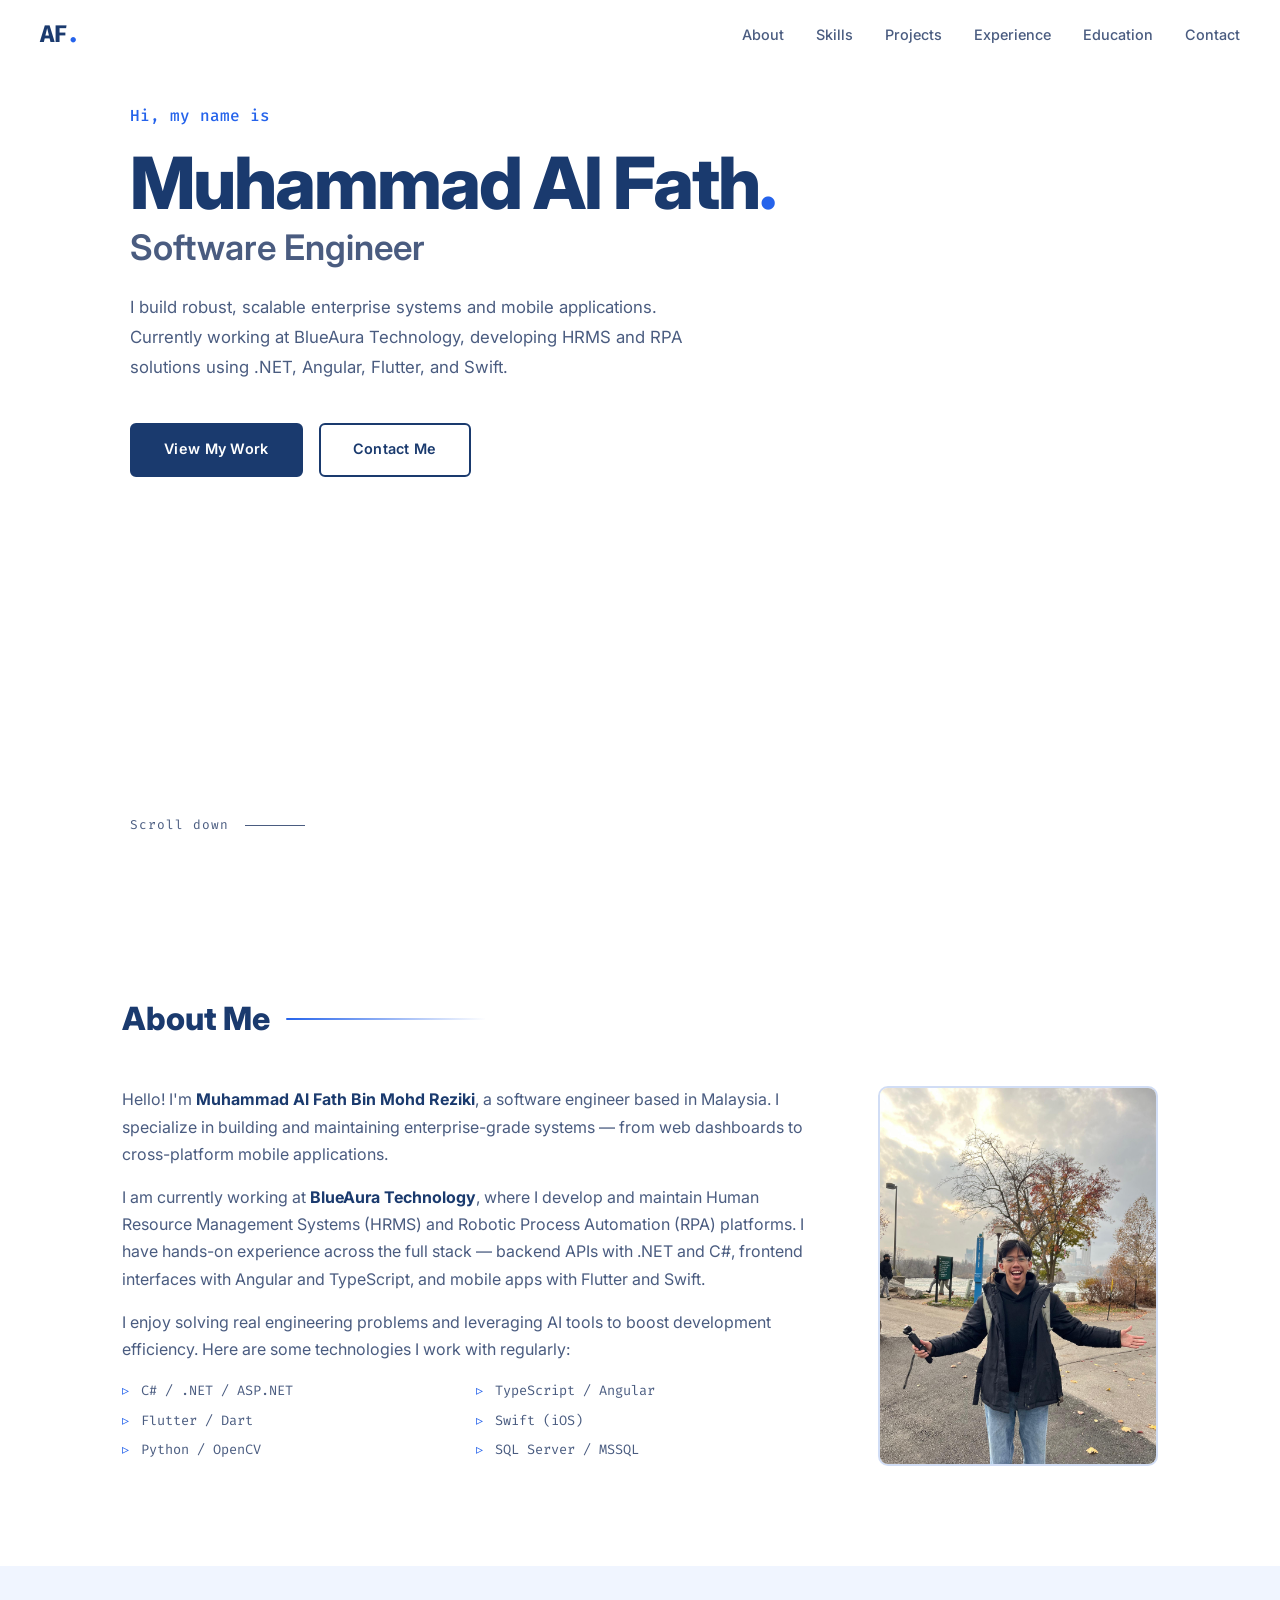
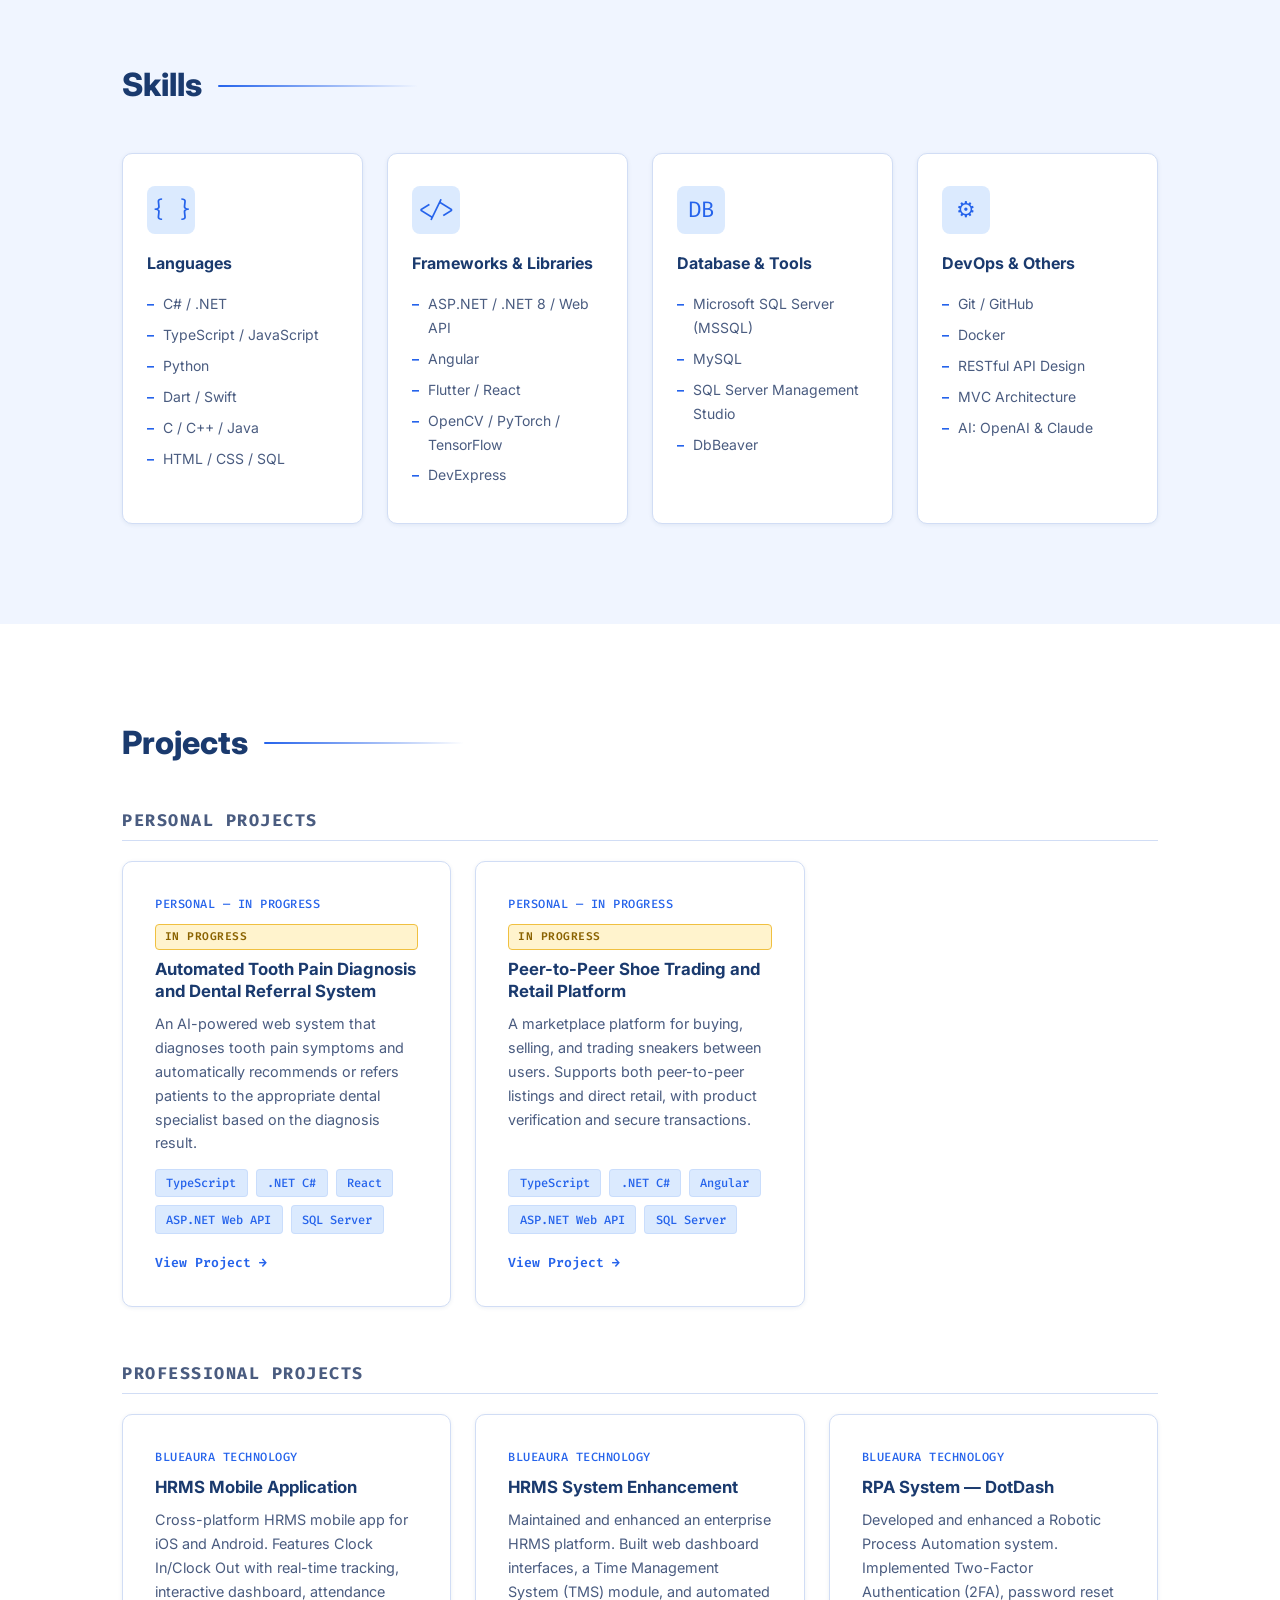
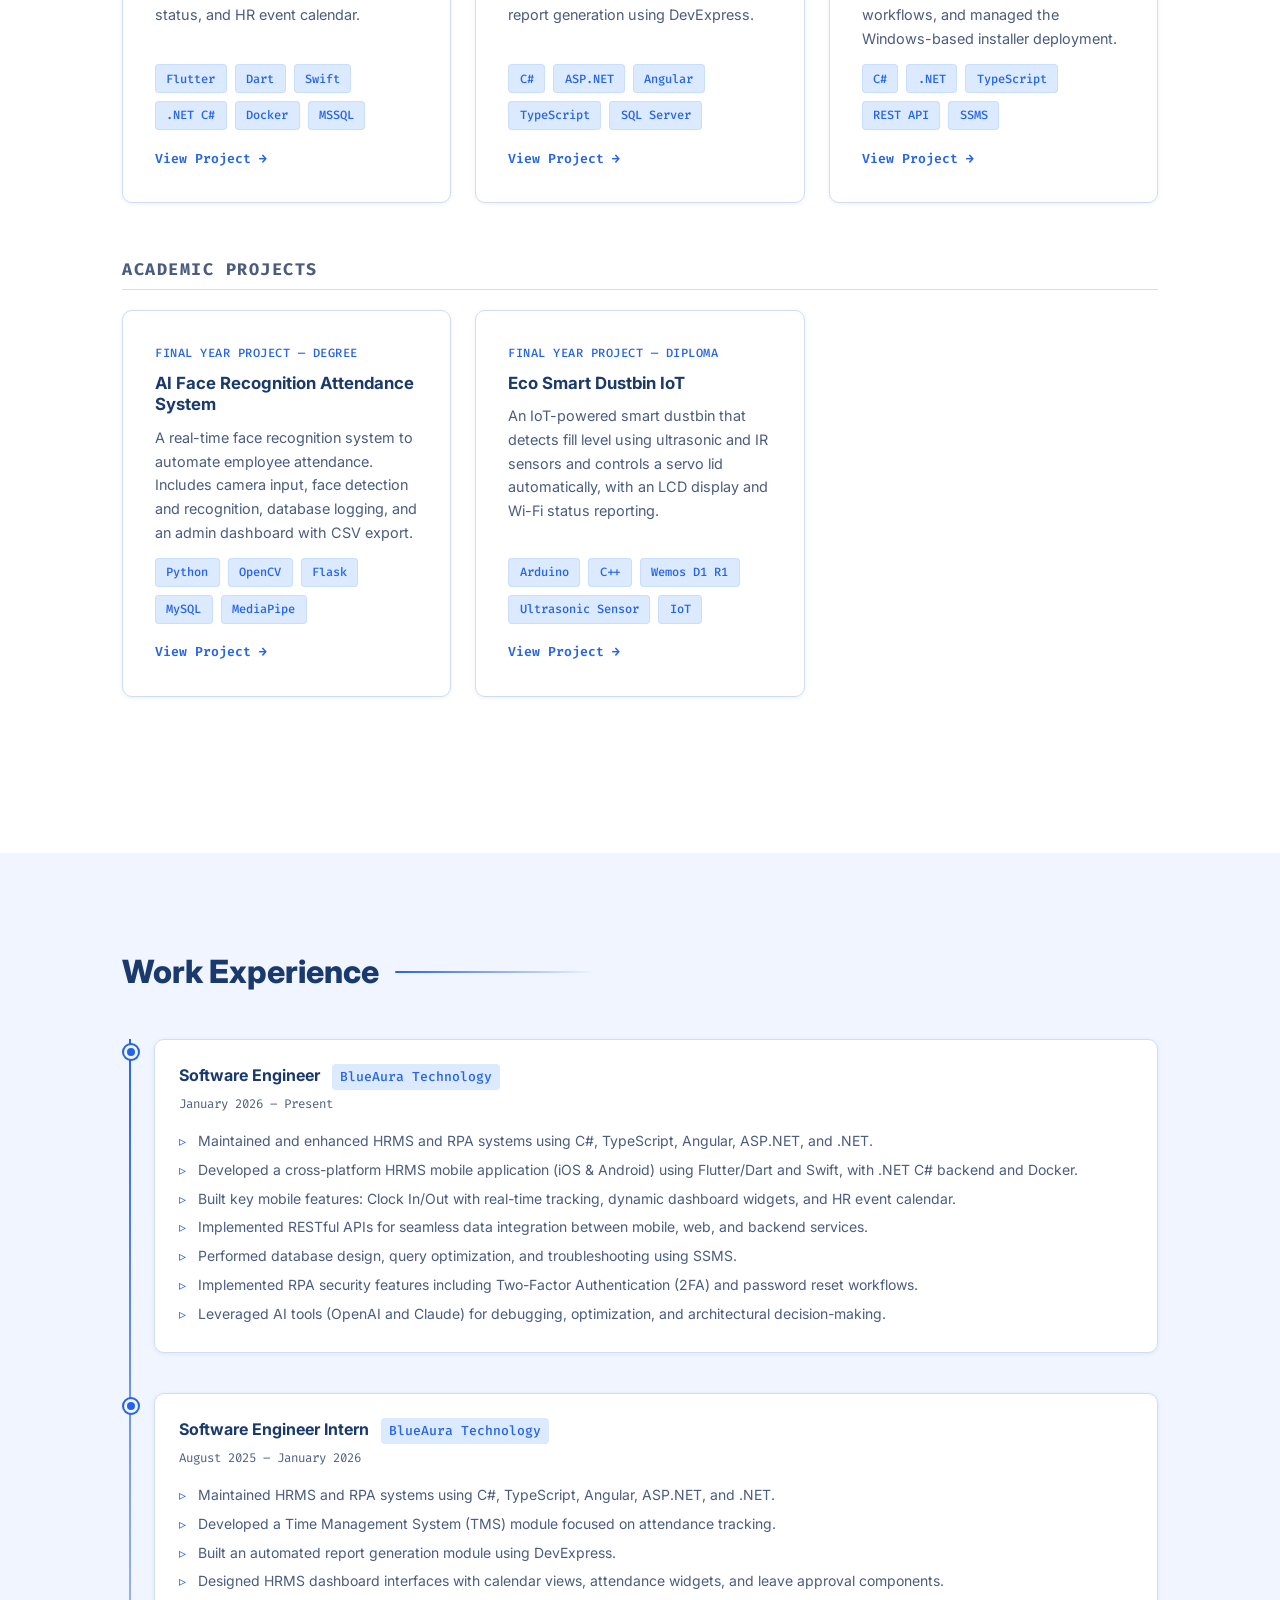
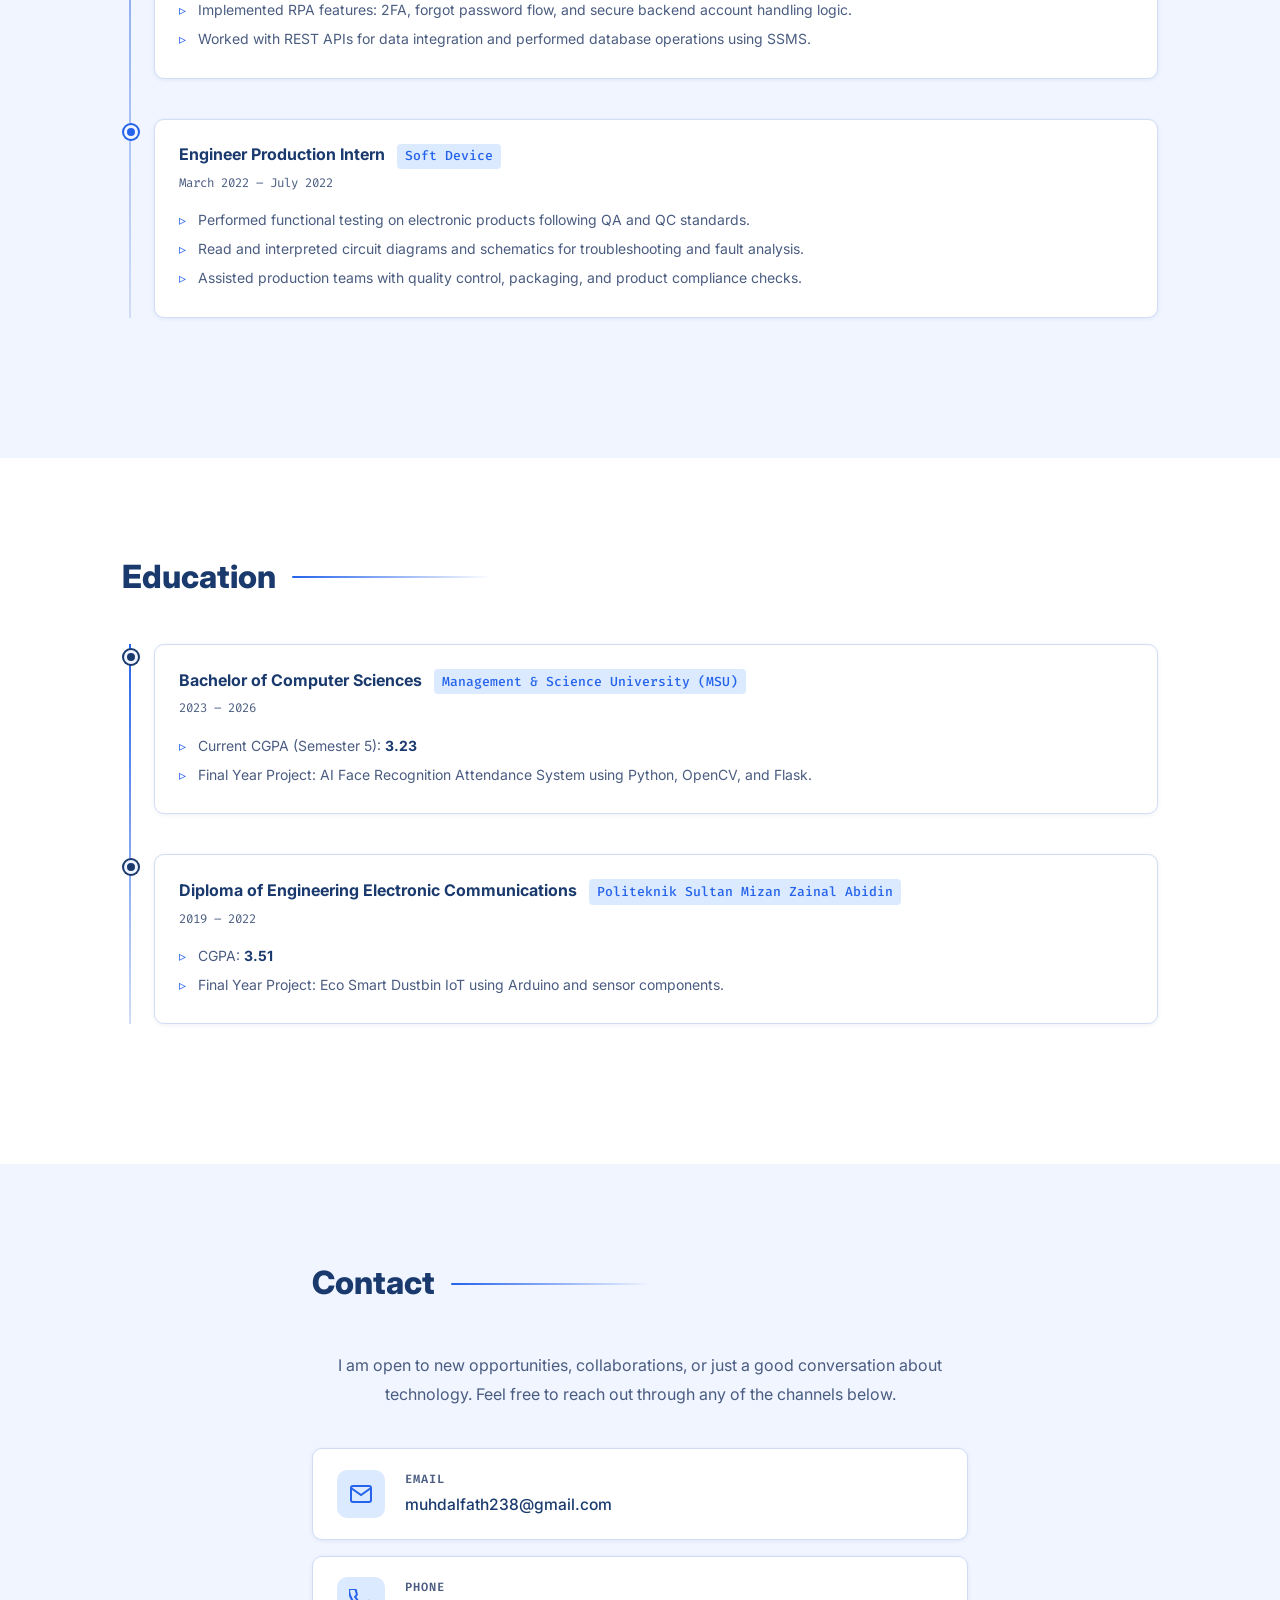
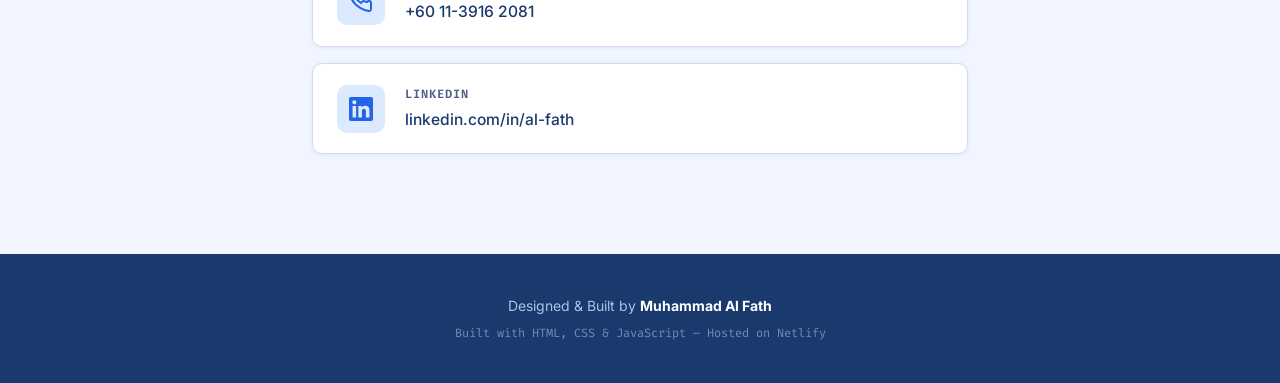
==== index.html @ 7c0210e8 "Initial portfolio" ====
<!DOCTYPE html>
<html lang="en">
<head>
  <meta charset="UTF-8" />
  <meta name="viewport" content="width=device-width, initial-scale=1.0" />
  <meta name="description" content="Muhammad Al Fath – Software Engineer Portfolio" />
  <title>Al Fath | Software Engineer</title>
  <link rel="stylesheet" href="css/style.css" />
  <link rel="preconnect" href="https://fonts.googleapis.com" />
  <link rel="preconnect" href="https://fonts.gstatic.com" crossorigin />
  <link href="https://fonts.googleapis.com/css2?family=Inter:wght@300;400;500;600;700;800&family=Fira+Code:wght@400;500&display=swap" rel="stylesheet" />
</head>
<body>

  <!-- NAV -->
  <nav class="nav" id="nav">
    <div class="nav__logo">AF<span class="accent">.</span></div>
    <ul class="nav__links">
      <li><a href="#about">About</a></li>
      <li><a href="#skills">Skills</a></li>
      <li><a href="#projects">Projects</a></li>
      <li><a href="#experience">Experience</a></li>
      <li><a href="#education">Education</a></li>
      <li><a href="#contact">Contact</a></li>
    </ul>
    <button class="nav__hamburger" id="hamburger" aria-label="Toggle menu">
      <span></span><span></span><span></span>
    </button>
  </nav>

  <!-- HERO -->
  <section class="hero" id="home">
    <div class="hero__content">
      <p class="hero__greeting">Hi, my name is</p>
      <h1 class="hero__name">Muhammad Al Fath<span class="accent">.</span></h1>
      <h2 class="hero__title">Software Engineer</h2>
      <p class="hero__description">
        I build robust, scalable enterprise systems and mobile applications. Currently working at BlueAura Technology, developing HRMS and RPA solutions using .NET, Angular, Flutter, and Swift.
      </p>
      <div class="hero__cta">
        <a href="#projects" class="btn btn--primary">View My Work</a>
        <a href="#contact" class="btn btn--outline">Contact Me</a>
      </div>
    </div>
    <div class="hero__scroll">
      <span>Scroll down</span>
      <div class="hero__scroll-line"></div>
    </div>
  </section>

  <!-- ABOUT -->
  <section class="section" id="about">
    <div class="container">
      <h2 class="section__title">About Me</h2>
      <div class="about__grid">
        <div class="about__text">
          <p>
            Hello! I'm <strong>Muhammad Al Fath Bin Mohd Reziki</strong>, a software engineer based in Malaysia.
            I specialize in building and maintaining enterprise-grade systems — from web dashboards to cross-platform mobile applications.
          </p>
          <p>
            I am currently working at <strong>BlueAura Technology</strong>, where I develop and maintain Human Resource Management Systems (HRMS) and Robotic Process Automation (RPA) platforms. I have hands-on experience across the full stack — backend APIs with .NET and C#, frontend interfaces with Angular and TypeScript, and mobile apps with Flutter and Swift.
          </p>
          <p>
            I enjoy solving real engineering problems and leveraging AI tools to boost development efficiency. Here are some technologies I work with regularly:
          </p>
          <ul class="about__tech-list">
            <li>C# / .NET / ASP.NET</li>
            <li>TypeScript / Angular</li>
            <li>Flutter / Dart</li>
            <li>Swift (iOS)</li>
            <li>Python / OpenCV</li>
            <li>SQL Server / MSSQL</li>
          </ul>
        </div>
        <div class="about__image-wrapper">
          <div class="about__image-placeholder">
            <img src="assets/me.jpeg" alt="Muhammad Al Fath" />
          </div>
        </div>
      </div>
    </div>
  </section>

  <!-- SKILLS -->
  <section class="section section--alt" id="skills">
    <div class="container">
      <h2 class="section__title">Skills</h2>
      <div class="skills__grid">

        <div class="skill-card">
          <div class="skill-card__icon">{ }</div>
          <h3>Languages</h3>
          <ul>
            <li>C# / .NET</li>
            <li>TypeScript / JavaScript</li>
            <li>Python</li>
            <li>Dart / Swift</li>
            <li>C / C++ / Java</li>
            <li>HTML / CSS / SQL</li>
          </ul>
        </div>

        <div class="skill-card">
          <div class="skill-card__icon">&lt;/&gt;</div>
          <h3>Frameworks &amp; Libraries</h3>
          <ul>
            <li>ASP.NET / .NET 8 / Web API</li>
            <li>Angular</li>
            <li>Flutter / React</li>
            <li>OpenCV / PyTorch / TensorFlow</li>
            <li>DevExpress</li>
          </ul>
        </div>

        <div class="skill-card">
          <div class="skill-card__icon">DB</div>
          <h3>Database &amp; Tools</h3>
          <ul>
            <li>Microsoft SQL Server (MSSQL)</li>
            <li>MySQL</li>
            <li>SQL Server Management Studio</li>
            <li>DbBeaver</li>
          </ul>
        </div>

        <div class="skill-card">
          <div class="skill-card__icon">&#9881;</div>
          <h3>DevOps &amp; Others</h3>
          <ul>
            <li>Git / GitHub</li>
            <li>Docker</li>
            <li>RESTful API Design</li>
            <li>MVC Architecture</li>
            <li>AI: OpenAI &amp; Claude</li>
          </ul>
        </div>

      </div>
    </div>
  </section>

  <!-- PROJECTS -->
  <section class="section" id="projects">
    <div class="container">
      <h2 class="section__title">Projects</h2>

      <!-- Personal Projects -->
      <div class="projects__category">
        <h3 class="projects__category-title">Personal Projects</h3>
        <div class="projects__grid">

          <a href="projects/tooth-diagnosis.html" class="project-card">
            <div class="project-card__category">Personal &mdash; In Progress</div>
            <span class="project-card__badge">In Progress</span>
            <h4 class="project-card__title">Automated Tooth Pain Diagnosis and Dental Referral System</h4>
            <p class="project-card__description">
              An AI-powered web system that diagnoses tooth pain symptoms and automatically recommends or refers patients to the appropriate dental specialist based on the diagnosis result.
            </p>
            <div class="project-card__tags">
              <span>TypeScript</span><span>.NET C#</span><span>React</span><span>ASP.NET Web API</span><span>SQL Server</span>
            </div>
            <span class="project-card__cta">View Project &rarr;</span>
          </a>

          <a href="projects/shoe-trading.html" class="project-card">
            <div class="project-card__category">Personal &mdash; In Progress</div>
            <span class="project-card__badge">In Progress</span>
            <h4 class="project-card__title">Peer-to-Peer Shoe Trading and Retail Platform</h4>
            <p class="project-card__description">
              A marketplace platform for buying, selling, and trading sneakers between users. Supports both peer-to-peer listings and direct retail, with product verification and secure transactions.
            </p>
            <div class="project-card__tags">
              <span>TypeScript</span><span>.NET C#</span><span>Angular</span><span>ASP.NET Web API</span><span>SQL Server</span>
            </div>
            <span class="project-card__cta">View Project &rarr;</span>
          </a>

        </div>
      </div>

      <!-- Professional Projects -->
      <div class="projects__category">
        <h3 class="projects__category-title">Professional Projects</h3>
        <div class="projects__grid">

          <a href="projects/hrms-mobile.html" class="project-card">
            <div class="project-card__category">BlueAura Technology</div>
            <h4 class="project-card__title">HRMS Mobile Application</h4>
            <p class="project-card__description">
              Cross-platform HRMS mobile app for iOS and Android. Features Clock In/Clock Out with real-time tracking, interactive dashboard, attendance status, and HR event calendar.
            </p>
            <div class="project-card__tags">
              <span>Flutter</span><span>Dart</span><span>Swift</span><span>.NET C#</span><span>Docker</span><span>MSSQL</span>
            </div>
            <span class="project-card__cta">View Project &rarr;</span>
          </a>

          <a href="projects/hrms-enhancement.html" class="project-card">
            <div class="project-card__category">BlueAura Technology</div>
            <h4 class="project-card__title">HRMS System Enhancement</h4>
            <p class="project-card__description">
              Maintained and enhanced an enterprise HRMS platform. Built web dashboard interfaces, a Time Management System (TMS) module, and automated report generation using DevExpress.
            </p>
            <div class="project-card__tags">
              <span>C#</span><span>ASP.NET</span><span>Angular</span><span>TypeScript</span><span>SQL Server</span>
            </div>
            <span class="project-card__cta">View Project &rarr;</span>
          </a>

          <a href="projects/rpa-dotdash.html" class="project-card">
            <div class="project-card__category">BlueAura Technology</div>
            <h4 class="project-card__title">RPA System &mdash; DotDash</h4>
            <p class="project-card__description">
              Developed and enhanced a Robotic Process Automation system. Implemented Two-Factor Authentication (2FA), password reset workflows, and managed the Windows-based installer deployment.
            </p>
            <div class="project-card__tags">
              <span>C#</span><span>.NET</span><span>TypeScript</span><span>REST API</span><span>SSMS</span>
            </div>
            <span class="project-card__cta">View Project &rarr;</span>
          </a>

        </div>
      </div>

      <!-- Academic Projects -->
      <div class="projects__category">
        <h3 class="projects__category-title">Academic Projects</h3>
        <div class="projects__grid">

          <a href="projects/face-recognition.html" class="project-card">
            <div class="project-card__category">Final Year Project &mdash; Degree</div>
            <h4 class="project-card__title">AI Face Recognition Attendance System</h4>
            <p class="project-card__description">
              A real-time face recognition system to automate employee attendance. Includes camera input, face detection and recognition, database logging, and an admin dashboard with CSV export.
            </p>
            <div class="project-card__tags">
              <span>Python</span><span>OpenCV</span><span>Flask</span><span>MySQL</span><span>MediaPipe</span>
            </div>
            <span class="project-card__cta">View Project &rarr;</span>
          </a>

          <a href="projects/eco-smart-dustbin.html" class="project-card">
            <div class="project-card__category">Final Year Project &mdash; Diploma</div>
            <h4 class="project-card__title">Eco Smart Dustbin IoT</h4>
            <p class="project-card__description">
              An IoT-powered smart dustbin that detects fill level using ultrasonic and IR sensors and controls a servo lid automatically, with an LCD display and Wi-Fi status reporting.
            </p>
            <div class="project-card__tags">
              <span>Arduino</span><span>C++</span><span>Wemos D1 R1</span><span>Ultrasonic Sensor</span><span>IoT</span>
            </div>
            <span class="project-card__cta">View Project &rarr;</span>
          </a>

        </div>
      </div>

    </div>
  </section>

  <!-- EXPERIENCE -->
  <section class="section section--alt" id="experience">
    <div class="container">
      <h2 class="section__title">Work Experience</h2>
      <div class="timeline">

        <div class="timeline__item">
          <div class="timeline__dot"></div>
          <div class="timeline__content">
            <div class="timeline__header">
              <h3>Software Engineer</h3>
              <span class="timeline__company">BlueAura Technology</span>
            </div>
            <span class="timeline__date">January 2026 &ndash; Present</span>
            <ul class="timeline__duties">
              <li>Maintained and enhanced HRMS and RPA systems using C#, TypeScript, Angular, ASP.NET, and .NET.</li>
              <li>Developed a cross-platform HRMS mobile application (iOS &amp; Android) using Flutter/Dart and Swift, with .NET C# backend and Docker.</li>
              <li>Built key mobile features: Clock In/Out with real-time tracking, dynamic dashboard widgets, and HR event calendar.</li>
              <li>Implemented RESTful APIs for seamless data integration between mobile, web, and backend services.</li>
              <li>Performed database design, query optimization, and troubleshooting using SSMS.</li>
              <li>Implemented RPA security features including Two-Factor Authentication (2FA) and password reset workflows.</li>
              <li>Leveraged AI tools (OpenAI and Claude) for debugging, optimization, and architectural decision-making.</li>
            </ul>
          </div>
        </div>

        <div class="timeline__item">
          <div class="timeline__dot"></div>
          <div class="timeline__content">
            <div class="timeline__header">
              <h3>Software Engineer Intern</h3>
              <span class="timeline__company">BlueAura Technology</span>
            </div>
            <span class="timeline__date">August 2025 &ndash; January 2026</span>
            <ul class="timeline__duties">
              <li>Maintained HRMS and RPA systems using C#, TypeScript, Angular, ASP.NET, and .NET.</li>
              <li>Developed a Time Management System (TMS) module focused on attendance tracking.</li>
              <li>Built an automated report generation module using DevExpress.</li>
              <li>Designed HRMS dashboard interfaces with calendar views, attendance widgets, and leave approval components.</li>
              <li>Implemented RPA features: 2FA, forgot password flow, and secure backend account handling logic.</li>
              <li>Worked with REST APIs for data integration and performed database operations using SSMS.</li>
            </ul>
          </div>
        </div>

        <div class="timeline__item">
          <div class="timeline__dot"></div>
          <div class="timeline__content">
            <div class="timeline__header">
              <h3>Engineer Production Intern</h3>
              <span class="timeline__company">Soft Device</span>
            </div>
            <span class="timeline__date">March 2022 &ndash; July 2022</span>
            <ul class="timeline__duties">
              <li>Performed functional testing on electronic products following QA and QC standards.</li>
              <li>Read and interpreted circuit diagrams and schematics for troubleshooting and fault analysis.</li>
              <li>Assisted production teams with quality control, packaging, and product compliance checks.</li>
            </ul>
          </div>
        </div>

      </div>
    </div>
  </section>

  <!-- EDUCATION -->
  <section class="section" id="education">
    <div class="container">
      <h2 class="section__title">Education</h2>
      <div class="timeline">

        <div class="timeline__item">
          <div class="timeline__dot timeline__dot--edu"></div>
          <div class="timeline__content">
            <div class="timeline__header">
              <h3>Bachelor of Computer Sciences</h3>
              <span class="timeline__company">Management &amp; Science University (MSU)</span>
            </div>
            <span class="timeline__date">2023 &ndash; 2026</span>
            <ul class="timeline__duties">
              <li>Current CGPA (Semester 5): <strong>3.23</strong></li>
              <li>Final Year Project: AI Face Recognition Attendance System using Python, OpenCV, and Flask.</li>
            </ul>
          </div>
        </div>

        <div class="timeline__item">
          <div class="timeline__dot timeline__dot--edu"></div>
          <div class="timeline__content">
            <div class="timeline__header">
              <h3>Diploma of Engineering Electronic Communications</h3>
              <span class="timeline__company">Politeknik Sultan Mizan Zainal Abidin</span>
            </div>
            <span class="timeline__date">2019 &ndash; 2022</span>
            <ul class="timeline__duties">
              <li>CGPA: <strong>3.51</strong></li>
              <li>Final Year Project: Eco Smart Dustbin IoT using Arduino and sensor components.</li>
            </ul>
          </div>
        </div>

      </div>
    </div>
  </section>

  <!-- CONTACT -->
  <section class="section section--alt" id="contact">
    <div class="container container--narrow">
      <h2 class="section__title">Contact</h2>
      <p class="contact__intro">
        I am open to new opportunities, collaborations, or just a good conversation about technology. Feel free to reach out through any of the channels below.
      </p>
      <div class="contact__links">

        <a href="mailto:muhdalfath238@gmail.com" class="contact__link-card">
          <div class="contact__link-icon">
            <svg viewBox="0 0 24 24" fill="none" stroke="currentColor" stroke-width="2" width="24" height="24">
              <path d="M4 4h16c1.1 0 2 .9 2 2v12c0 1.1-.9 2-2 2H4c-1.1 0-2-.9-2-2V6c0-1.1.9-2 2-2z"/>
              <polyline points="22,6 12,13 2,6"/>
            </svg>
          </div>
          <div class="contact__link-info">
            <span class="contact__link-label">Email</span>
            <span class="contact__link-value">muhdalfath238@gmail.com</span>
          </div>
        </a>

        <a href="tel:+601139162081" class="contact__link-card">
          <div class="contact__link-icon">
            <svg viewBox="0 0 24 24" fill="none" stroke="currentColor" stroke-width="2" width="24" height="24">
              <path d="M22 16.92v3a2 2 0 01-2.18 2 19.79 19.79 0 01-8.63-3.07A19.5 19.5 0 013.07 10.8 19.79 19.79 0 01.01 2.18 2 2 0 012 0h3a2 2 0 012 1.72 12.84 12.84 0 00.7 2.81 2 2 0 01-.45 2.11L6.09 7.91a16 16 0 006 6l1.27-1.27a2 2 0 012.11-.45 12.84 12.84 0 002.81.7A2 2 0 0122 14v2.92z"/>
            </svg>
          </div>
          <div class="contact__link-info">
            <span class="contact__link-label">Phone</span>
            <span class="contact__link-value">+60 11-3916 2081</span>
          </div>
        </a>

        <a href="https://www.linkedin.com/in/al-fath" target="_blank" rel="noopener noreferrer" class="contact__link-card">
          <div class="contact__link-icon">
            <svg viewBox="0 0 24 24" fill="currentColor" width="24" height="24">
              <path d="M20.447 20.452h-3.554v-5.569c0-1.328-.027-3.037-1.852-3.037-1.853 0-2.136 1.445-2.136 2.939v5.667H9.351V9h3.414v1.561h.046c.477-.9 1.637-1.85 3.37-1.85 3.601 0 4.267 2.37 4.267 5.455v6.286zM5.337 7.433a2.062 2.062 0 01-2.063-2.065 2.064 2.064 0 112.063 2.065zm1.782 13.019H3.555V9h3.564v11.452zM22.225 0H1.771C.792 0 0 .774 0 1.729v20.542C0 23.227.792 24 1.771 24h20.451C23.2 24 24 23.227 24 22.271V1.729C24 .774 23.2 0 22.222 0h.003z"/>
            </svg>
          </div>
          <div class="contact__link-info">
            <span class="contact__link-label">LinkedIn</span>
            <span class="contact__link-value">linkedin.com/in/al-fath</span>
          </div>
        </a>

      </div>
    </div>
  </section>

  <!-- FOOTER -->
  <footer class="footer">
    <p>Designed &amp; Built by <strong>Muhammad Al Fath</strong></p>
    <p class="footer__sub">Built with HTML, CSS &amp; JavaScript &mdash; Hosted on Netlify</p>
  </footer>

  <script src="js/main.js"></script>
</body>
</html>
---- css/style.css ----
/* ============================================================
   RESET & BASE
   ============================================================ */
*, *::before, *::after {
  box-sizing: border-box;
  margin: 0;
  padding: 0;
}

:root {
  --color-bg:          #ffffff;
  --color-bg-alt:      #f0f5ff;
  --color-surface:     #ffffff;
  --color-surface-alt: #e8f0fe;
  --color-border:      #d1ddf5;
  --color-text:        #1e293b;
  --color-text-muted:  #4a5c80;
  --color-primary:     #1a3a6e;
  --color-primary-mid: #2352a0;
  --color-accent:      #2563eb;
  --color-accent-dim:  #2563eb18;
  --color-accent-light:#dbeafe;
  --font-sans:         'Inter', system-ui, sans-serif;
  --font-mono:         'Fira Code', 'Courier New', monospace;
  --nav-height:        70px;
  --radius:            10px;
  --transition:        0.25s ease;
  --shadow-sm:         0 1px 4px rgba(26, 58, 110, 0.08);
  --shadow:            0 8px 30px rgba(26, 58, 110, 0.12);
  --shadow-lg:         0 16px 48px rgba(26, 58, 110, 0.18);
}

html { scroll-behavior: smooth; }

body {
  background-color: var(--color-bg);
  color: var(--color-text);
  font-family: var(--font-sans);
  font-size: 1rem;
  line-height: 1.7;
  -webkit-font-smoothing: antialiased;
}

a {
  color: var(--color-accent);
  text-decoration: none;
  transition: color var(--transition);
}

a:hover { opacity: 0.8; }

ul { list-style: none; }

img { max-width: 100%; display: block; }

.hidden { display: none !important; }

/* ============================================================
   TYPOGRAPHY
   ============================================================ */
h1, h2, h3 {
  color: var(--color-primary);
  line-height: 1.2;
}

.accent { color: var(--color-accent); }

/* ============================================================
   LAYOUT
   ============================================================ */
.container {
  max-width: 1100px;
  margin: 0 auto;
  padding: 0 2rem;
}

.container--narrow {
  max-width: 720px;
  margin: 0 auto;
  padding: 0 2rem;
}

.section { padding: 100px 0; }

.section--alt { background-color: var(--color-bg-alt); }

.section__title {
  font-size: clamp(1.5rem, 4vw, 2rem);
  font-weight: 800;
  margin-bottom: 3rem;
  color: var(--color-primary);
  position: relative;
  display: inline-flex;
  align-items: center;
  gap: 1rem;
  white-space: nowrap;
}

.section__title::after {
  content: '';
  display: block;
  height: 2px;
  width: 200px;
  background: linear-gradient(90deg, var(--color-accent), transparent);
  border-radius: 2px;
}

/* ============================================================
   NAV
   ============================================================ */
.nav {
  position: fixed;
  top: 0;
  left: 0;
  right: 0;
  height: var(--nav-height);
  display: flex;
  align-items: center;
  justify-content: space-between;
  padding: 0 2.5rem;
  z-index: 100;
  background: rgba(255, 255, 255, 0.92);
  backdrop-filter: blur(12px);
  border-bottom: 1px solid transparent;
  transition: border-color var(--transition), box-shadow var(--transition);
}

.nav.scrolled {
  border-color: var(--color-border);
  box-shadow: var(--shadow-sm);
}

.nav__logo {
  font-family: var(--font-mono);
  font-size: 1.5rem;
  font-weight: 700;
  color: var(--color-primary);
  letter-spacing: -1px;
}

.nav__links {
  display: flex;
  gap: 2rem;
  align-items: center;
}

.nav__links a {
  color: var(--color-text-muted);
  font-size: 0.9rem;
  font-weight: 500;
  transition: color var(--transition);
  position: relative;
}

.nav__links a::after {
  content: '';
  position: absolute;
  bottom: -2px;
  left: 0;
  width: 0;
  height: 2px;
  background: var(--color-accent);
  border-radius: 2px;
  transition: width var(--transition);
}

.nav__links a:hover,
.nav__links a.active {
  color: var(--color-primary);
  opacity: 1;
}

.nav__links a:hover::after,
.nav__links a.active::after { width: 100%; }

.nav__hamburger {
  display: none;
  flex-direction: column;
  gap: 5px;
  background: none;
  border: none;
  cursor: pointer;
  padding: 4px;
}

.nav__hamburger span {
  display: block;
  width: 24px;
  height: 2px;
  background: var(--color-primary);
  border-radius: 2px;
  transition: transform var(--transition), opacity var(--transition);
}

/* ============================================================
   HERO
   ============================================================ */
.hero {
  min-height: 100vh;
  display: flex;
  flex-direction: column;
  justify-content: center;
  padding: calc(var(--nav-height) + 2rem) 2.5rem 4rem;
  max-width: 1100px;
  margin: 0 auto;
  background: var(--color-bg);
}

.hero__greeting {
  font-family: var(--font-mono);
  color: var(--color-accent);
  font-size: 1rem;
  font-weight: 500;
  margin-bottom: 1rem;
}

.hero__name {
  font-size: clamp(2.5rem, 7vw, 4.5rem);
  font-weight: 800;
  line-height: 1.05;
  color: var(--color-primary);
  letter-spacing: -2px;
}

.hero__title {
  font-size: clamp(1.3rem, 4vw, 2.2rem);
  font-weight: 600;
  color: var(--color-text-muted);
  margin-top: 0.3rem;
}

.hero__description {
  max-width: 580px;
  color: var(--color-text-muted);
  margin: 1.5rem 0 2.5rem;
  font-size: 1.05rem;
  line-height: 1.8;
}

.hero__cta {
  display: flex;
  gap: 1rem;
  flex-wrap: wrap;
}

.hero__scroll {
  display: flex;
  align-items: center;
  gap: 1rem;
  margin-top: auto;
  padding-top: 4rem;
  color: var(--color-text-muted);
  font-size: 0.8rem;
  font-family: var(--font-mono);
  letter-spacing: 1px;
}

.hero__scroll-line {
  width: 60px;
  height: 1px;
  background: var(--color-text-muted);
}

/* ============================================================
   BUTTONS
   ============================================================ */
.btn {
  display: inline-block;
  padding: 0.8rem 2rem;
  border-radius: 6px;
  font-size: 0.9rem;
  font-weight: 600;
  cursor: pointer;
  transition: all var(--transition);
  letter-spacing: 0.3px;
}

.btn--primary {
  background: var(--color-primary);
  color: #ffffff;
  border: 2px solid var(--color-primary);
}

.btn--primary:hover {
  background: var(--color-primary-mid);
  border-color: var(--color-primary-mid);
  opacity: 1;
  box-shadow: var(--shadow);
}

.btn--outline {
  background: transparent;
  color: var(--color-primary);
  border: 2px solid var(--color-primary);
}

.btn--outline:hover {
  background: var(--color-accent-dim);
  color: var(--color-accent);
  border-color: var(--color-accent);
  opacity: 1;
}

.btn--full { width: 100%; text-align: center; }

/* ============================================================
   ABOUT
   ============================================================ */
.about__grid {
  display: grid;
  grid-template-columns: 1fr 280px;
  gap: 4rem;
  align-items: start;
}

.about__text p {
  color: var(--color-text-muted);
  margin-bottom: 1rem;
}

.about__text strong { color: var(--color-primary); }

.about__tech-list {
  display: grid;
  grid-template-columns: repeat(2, 1fr);
  gap: 0.4rem 1rem;
  margin-top: 1rem;
}

.about__tech-list li {
  font-family: var(--font-mono);
  font-size: 0.85rem;
  color: var(--color-text-muted);
  padding-left: 1.2rem;
  position: relative;
}

.about__tech-list li::before {
  content: '▹';
  position: absolute;
  left: 0;
  color: var(--color-accent);
}

.about__image-wrapper {
  display: flex;
  justify-content: center;
}

.about__image-placeholder {
  width: 320px;
  height: 380px;
  border-radius: var(--radius);
  background: var(--color-accent-light);
  border: 2px solid var(--color-border);
  overflow: hidden;
  display: flex;
  align-items: center;
  justify-content: center;
  color: var(--color-accent);
  font-size: 0.85rem;
  font-family: var(--font-mono);
  text-align: center;
}

.about__image-placeholder img {
  width: 100%;
  height: 100%;
  object-fit: cover;
  display: block;
}

/* ============================================================
   SKILLS
   ============================================================ */
.skills__grid {
  display: grid;
  grid-template-columns: repeat(auto-fit, minmax(230px, 1fr));
  gap: 1.5rem;
}

.skill-card {
  background: var(--color-surface);
  border: 1px solid var(--color-border);
  border-radius: var(--radius);
  padding: 2rem 1.5rem;
  box-shadow: var(--shadow-sm);
  transition: transform var(--transition), border-color var(--transition), box-shadow var(--transition);
}

.skill-card:hover {
  transform: translateY(-5px);
  border-color: var(--color-accent);
  box-shadow: var(--shadow);
}

.skill-card__icon {
  font-family: var(--font-mono);
  font-size: 1.4rem;
  color: var(--color-accent);
  background: var(--color-accent-light);
  width: 48px;
  height: 48px;
  display: flex;
  align-items: center;
  justify-content: center;
  border-radius: 8px;
  margin-bottom: 1.25rem;
}

.skill-card h3 {
  font-size: 1rem;
  font-weight: 700;
  margin-bottom: 1rem;
  color: var(--color-primary);
}

.skill-card ul li {
  font-size: 0.875rem;
  color: var(--color-text-muted);
  padding: 0.22rem 0;
  padding-left: 1rem;
  position: relative;
}

.skill-card ul li::before {
  content: '–';
  position: absolute;
  left: 0;
  color: var(--color-accent);
  font-weight: 700;
}

/* ============================================================
   PROJECTS
   ============================================================ */
.projects__category {
  margin-bottom: 3.5rem;
}

.projects__category-title {
  font-size: 1.05rem;
  font-weight: 700;
  color: var(--color-text-muted);
  text-transform: uppercase;
  letter-spacing: 1.5px;
  font-family: var(--font-mono);
  margin-bottom: 1.25rem;
  padding-bottom: 0.6rem;
  border-bottom: 1px solid var(--color-border);
}

.projects__grid {
  display: grid;
  grid-template-columns: repeat(auto-fill, minmax(320px, 1fr));
  gap: 1.5rem;
}

.project-card {
  background: var(--color-surface);
  border: 1px solid var(--color-border);
  border-radius: var(--radius);
  padding: 2rem;
  display: flex;
  flex-direction: column;
  gap: 0.6rem;
  box-shadow: var(--shadow-sm);
  transition: transform var(--transition), border-color var(--transition), box-shadow var(--transition);
  text-decoration: none;
  color: inherit;
}

.project-card:hover {
  transform: translateY(-5px);
  border-color: var(--color-accent);
  box-shadow: var(--shadow);
  opacity: 1;
}

.project-card__category {
  font-family: var(--font-mono);
  font-size: 0.75rem;
  font-weight: 500;
  color: var(--color-accent);
  text-transform: uppercase;
  letter-spacing: 0.5px;
}

.project-card__title {
  font-size: 1.05rem;
  font-weight: 700;
  color: var(--color-primary);
  line-height: 1.3;
}

.project-card__description {
  font-size: 0.9rem;
  color: var(--color-text-muted);
  flex: 1;
  line-height: 1.65;
}

.project-card__tags {
  display: flex;
  flex-wrap: wrap;
  gap: 0.5rem;
  margin-top: 0.25rem;
}

.project-card__tags span {
  font-family: var(--font-mono);
  font-size: 0.75rem;
  color: var(--color-accent);
  background: var(--color-accent-light);
  border: 1px solid var(--color-accent-dim);
  padding: 0.2rem 0.65rem;
  border-radius: 4px;
  font-weight: 500;
}

.project-card__cta {
  font-size: 0.82rem;
  font-weight: 600;
  color: var(--color-accent);
  font-family: var(--font-mono);
  margin-top: 0.5rem;
}

.project-card__badge {
  display: inline-block;
  font-family: var(--font-mono);
  font-size: 0.7rem;
  font-weight: 600;
  background: #fff3cd;
  color: #8a6200;
  border: 1px solid #f0c040;
  padding: 0.15rem 0.55rem;
  border-radius: 4px;
  letter-spacing: 0.5px;
  text-transform: uppercase;
}

/* ============================================================
   EXPERIENCE / TIMELINE
   ============================================================ */
.timeline {
  position: relative;
  padding-left: 2rem;
}

.timeline::before {
  content: '';
  position: absolute;
  left: 7px;
  top: 0;
  bottom: 0;
  width: 2px;
  background: linear-gradient(to bottom, var(--color-accent), var(--color-border));
}

.timeline__item {
  position: relative;
  margin-bottom: 2.5rem;
}

.timeline__dot {
  position: absolute;
  left: -1.85rem;
  top: 6px;
  width: 14px;
  height: 14px;
  border-radius: 50%;
  background: var(--color-accent);
  border: 3px solid var(--color-bg-alt);
  box-shadow: 0 0 0 2px var(--color-accent);
}

.timeline__dot--edu {
  background: var(--color-primary);
  box-shadow: 0 0 0 2px var(--color-primary);
}

.timeline__content {
  background: var(--color-surface);
  border: 1px solid var(--color-border);
  border-radius: var(--radius);
  padding: 1.5rem;
  box-shadow: var(--shadow-sm);
  transition: border-color var(--transition), box-shadow var(--transition);
}

.timeline__content:hover {
  border-color: var(--color-accent);
  box-shadow: var(--shadow);
}

.timeline__header {
  display: flex;
  align-items: baseline;
  gap: 0.75rem;
  flex-wrap: wrap;
  margin-bottom: 0.25rem;
}

.timeline__header h3 {
  font-size: 1rem;
  font-weight: 700;
  color: var(--color-primary);
}

.timeline__company {
  font-family: var(--font-mono);
  font-size: 0.82rem;
  color: var(--color-accent);
  background: var(--color-accent-light);
  padding: 0.1rem 0.5rem;
  border-radius: 4px;
  font-weight: 500;
}

.timeline__date {
  font-family: var(--font-mono);
  font-size: 0.78rem;
  color: var(--color-text-muted);
  display: block;
  margin-bottom: 0.75rem;
}

.timeline__duties {
  padding-left: 0;
}

.timeline__duties li {
  font-size: 0.875rem;
  color: var(--color-text-muted);
  padding: 0.2rem 0;
  padding-left: 1.2rem;
  position: relative;
  line-height: 1.6;
}

.timeline__duties li::before {
  content: '▹';
  position: absolute;
  left: 0;
  color: var(--color-accent);
}

.timeline__duties strong { color: var(--color-primary); }

/* ============================================================
   CONTACT
   ============================================================ */
.contact__intro {
  color: var(--color-text-muted);
  font-size: 1rem;
  margin-bottom: 2.5rem;
  text-align: center;
  line-height: 1.8;
}

.contact__links {
  display: flex;
  flex-direction: column;
  gap: 1rem;
}

.contact__link-card {
  display: flex;
  align-items: center;
  gap: 1.25rem;
  background: var(--color-surface);
  border: 1px solid var(--color-border);
  border-radius: var(--radius);
  padding: 1.25rem 1.5rem;
  box-shadow: var(--shadow-sm);
  text-decoration: none;
  color: inherit;
  transition: border-color var(--transition), box-shadow var(--transition), transform var(--transition);
}

.contact__link-card:hover {
  border-color: var(--color-accent);
  box-shadow: var(--shadow);
  transform: translateX(4px);
  opacity: 1;
}

.contact__link-icon {
  width: 48px;
  height: 48px;
  min-width: 48px;
  background: var(--color-accent-light);
  border-radius: 10px;
  display: flex;
  align-items: center;
  justify-content: center;
  color: var(--color-accent);
}

.contact__link-info {
  display: flex;
  flex-direction: column;
  gap: 0.15rem;
}

.contact__link-label {
  font-size: 0.75rem;
  font-weight: 600;
  text-transform: uppercase;
  letter-spacing: 1px;
  color: var(--color-text-muted);
  font-family: var(--font-mono);
}

.contact__link-value {
  font-size: 0.975rem;
  font-weight: 500;
  color: var(--color-primary);
}

/* ============================================================
   FOOTER
   ============================================================ */
.footer {
  text-align: center;
  padding: 2.5rem 2rem;
  color: var(--color-text-muted);
  font-size: 0.875rem;
  background: var(--color-primary);
  color: #a8c4e8;
}

.footer strong { color: #ffffff; }

.footer__sub {
  font-family: var(--font-mono);
  font-size: 0.75rem;
  margin-top: 0.3rem;
  opacity: 0.6;
}

/* ============================================================
   RESPONSIVE
   ============================================================ */
@media (max-width: 768px) {
  .nav__links {
    display: none;
    position: fixed;
    inset: var(--nav-height) 0 0 0;
    background: rgba(255, 255, 255, 0.97);
    flex-direction: column;
    justify-content: center;
    gap: 2.5rem;
    font-size: 1.2rem;
    backdrop-filter: blur(12px);
  }

  .nav__links.open { display: flex; }
  .nav__hamburger { display: flex; }

  .about__grid { grid-template-columns: 1fr; }
  .about__image-wrapper { order: -1; }
  .about__image-placeholder { width: 180px; height: 200px; }

  .form__row { grid-template-columns: 1fr; }
  .contact__form { padding: 1.5rem; }

  .section__title::after { width: 60px; }
}

@media (max-width: 480px) {
  .hero__cta { flex-direction: column; }
  .btn { text-align: center; }
  .hero { padding-left: 1.5rem; padding-right: 1.5rem; }
}
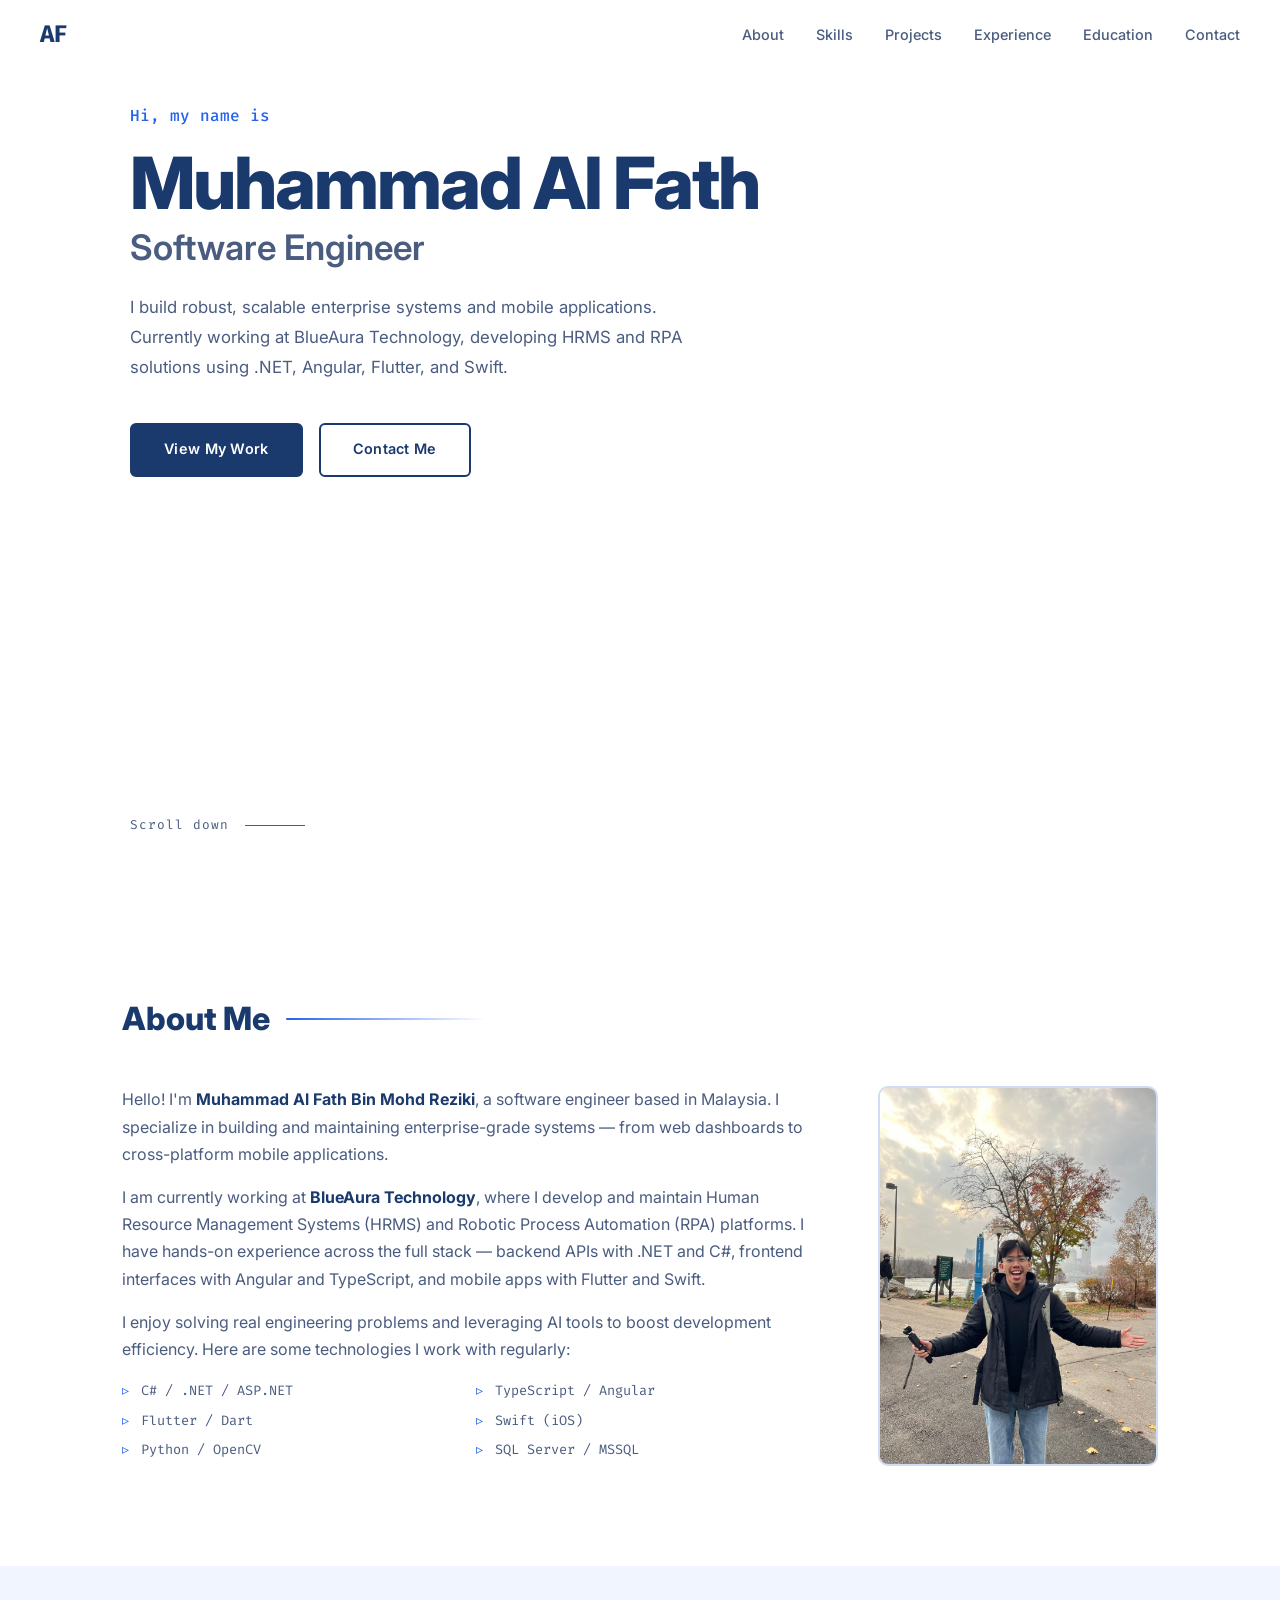
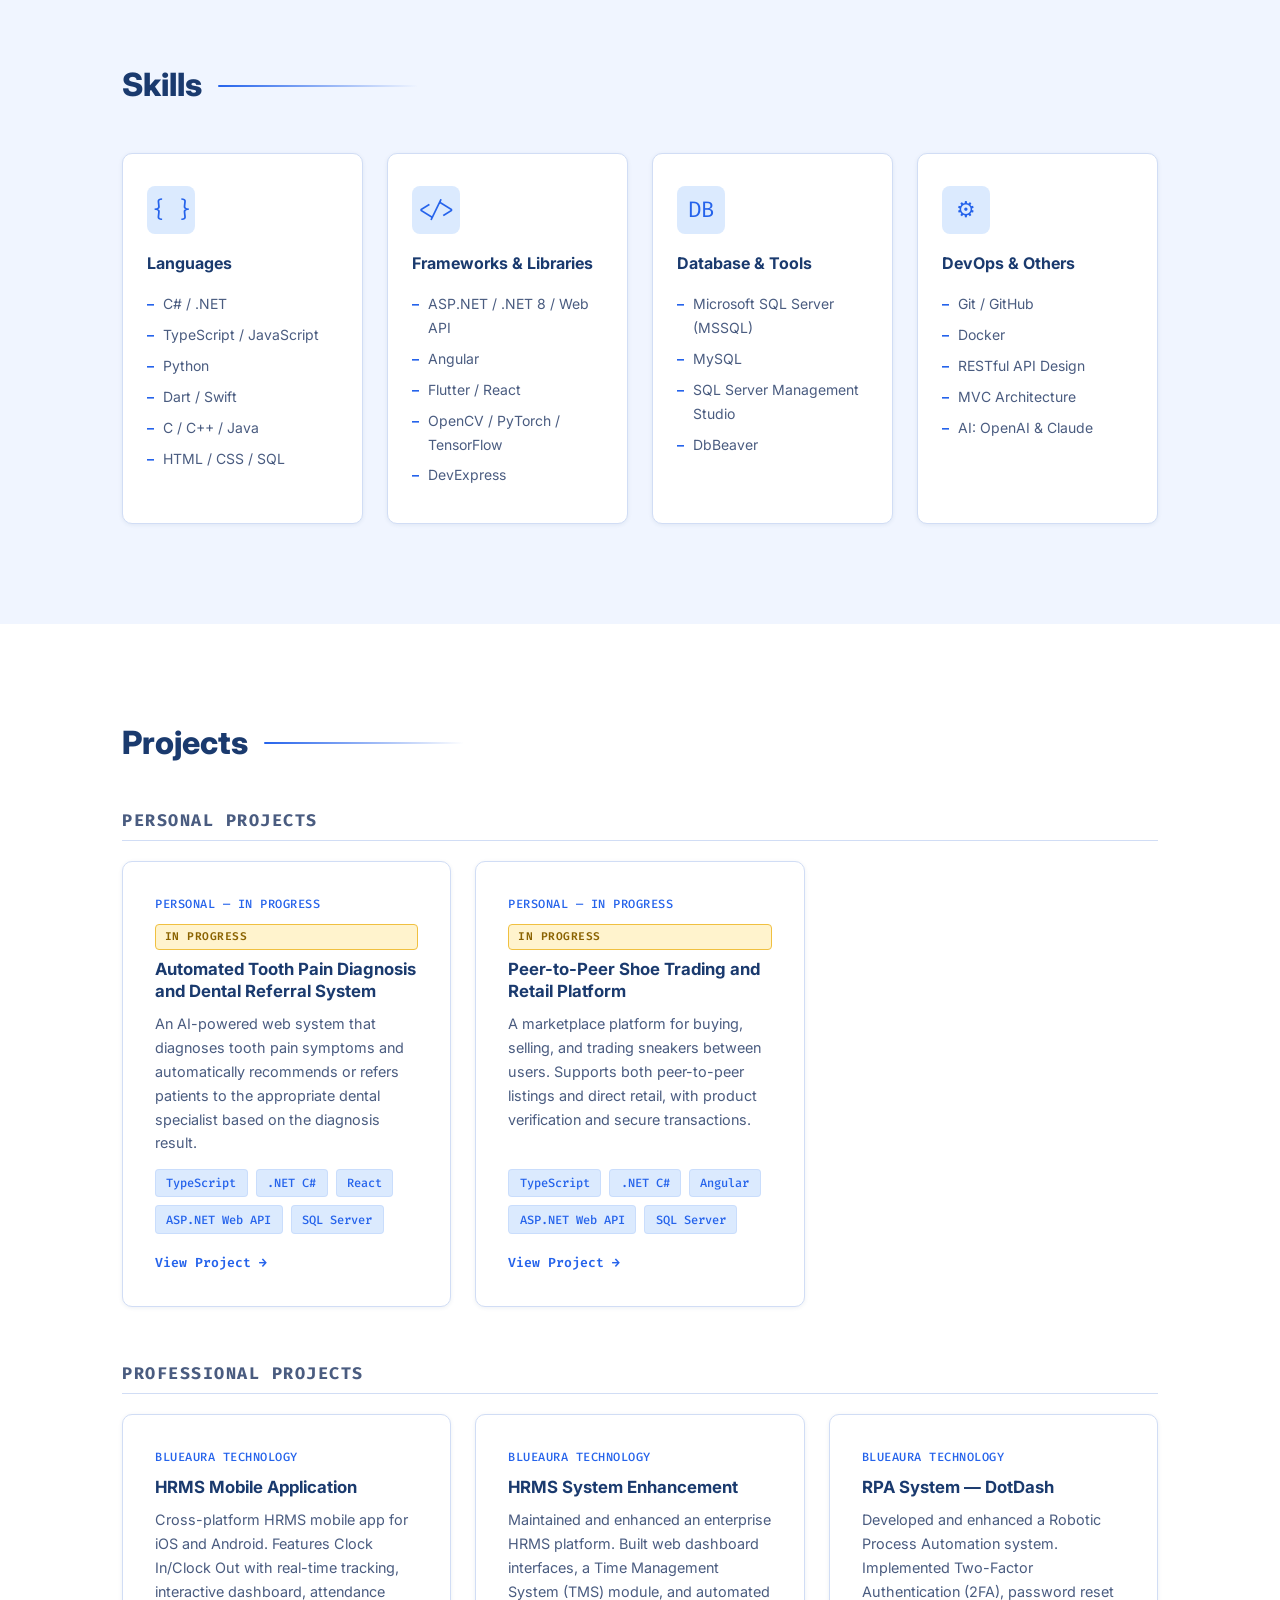
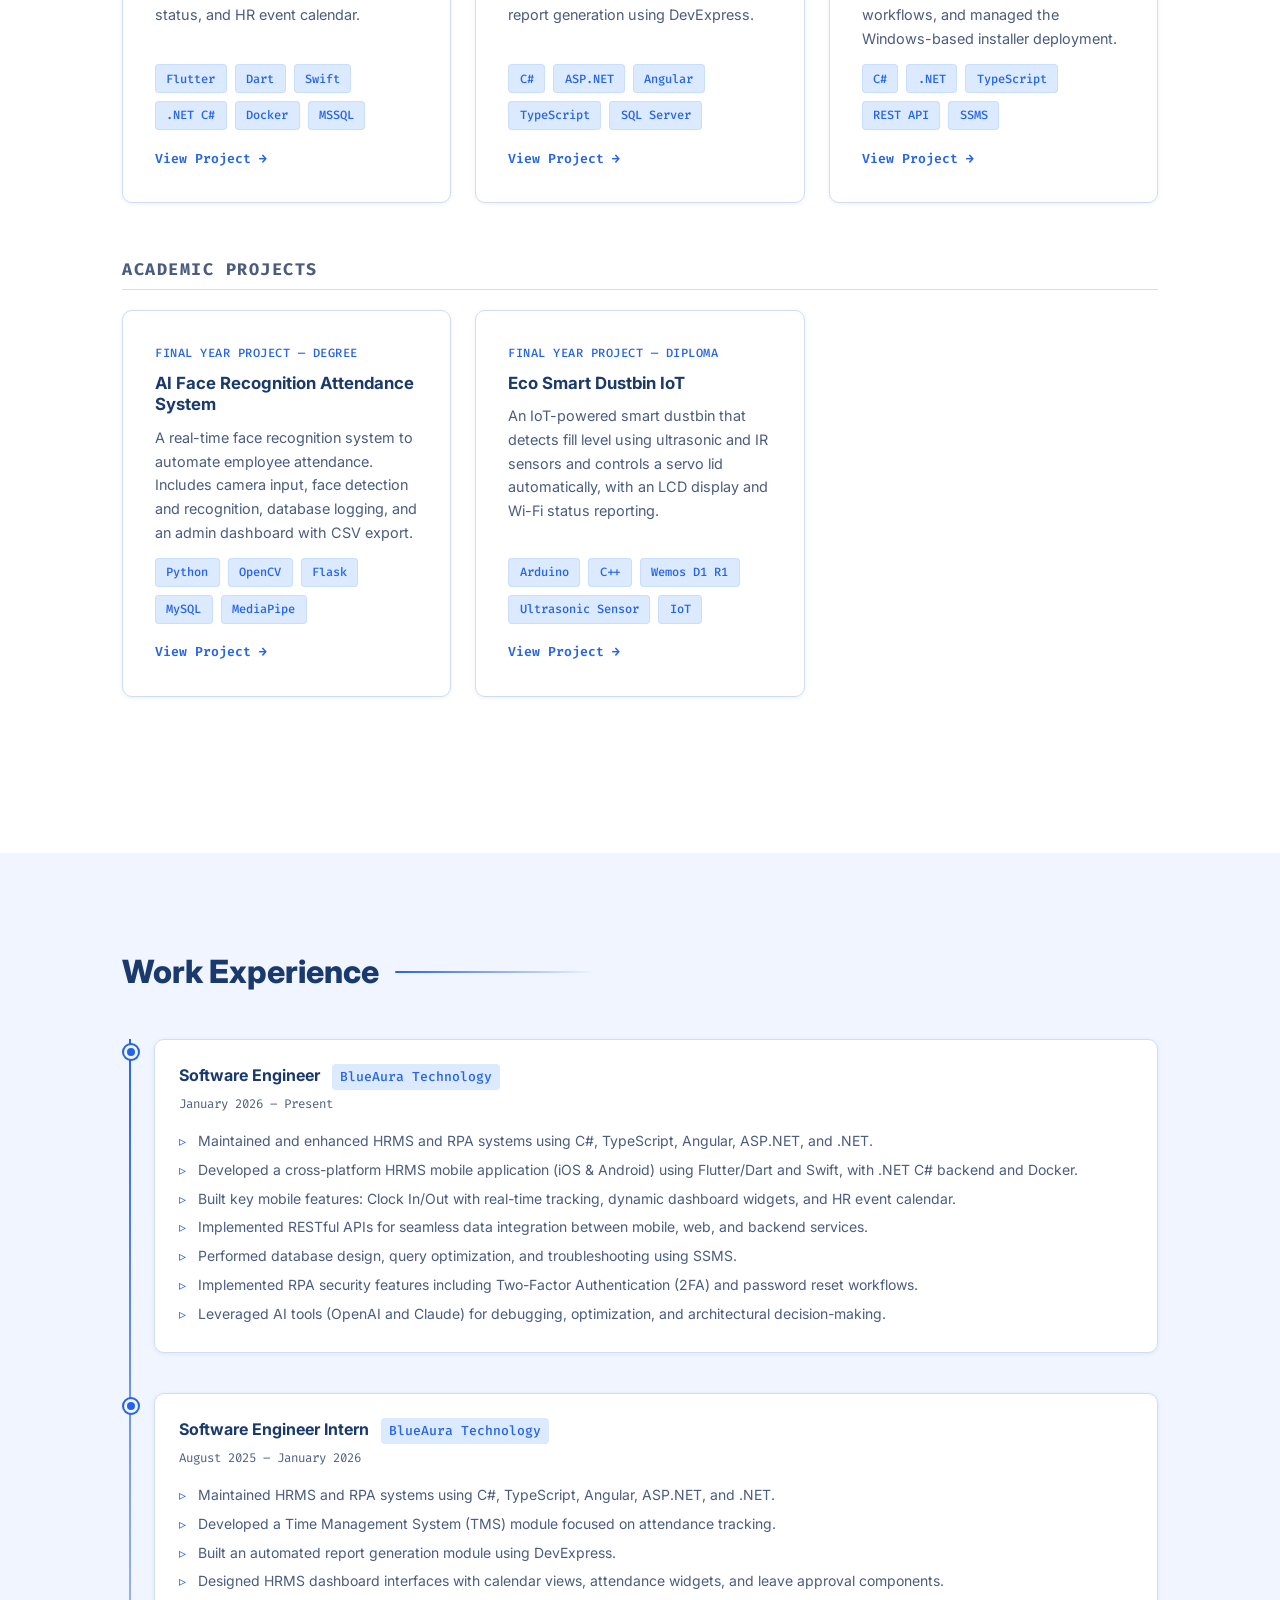
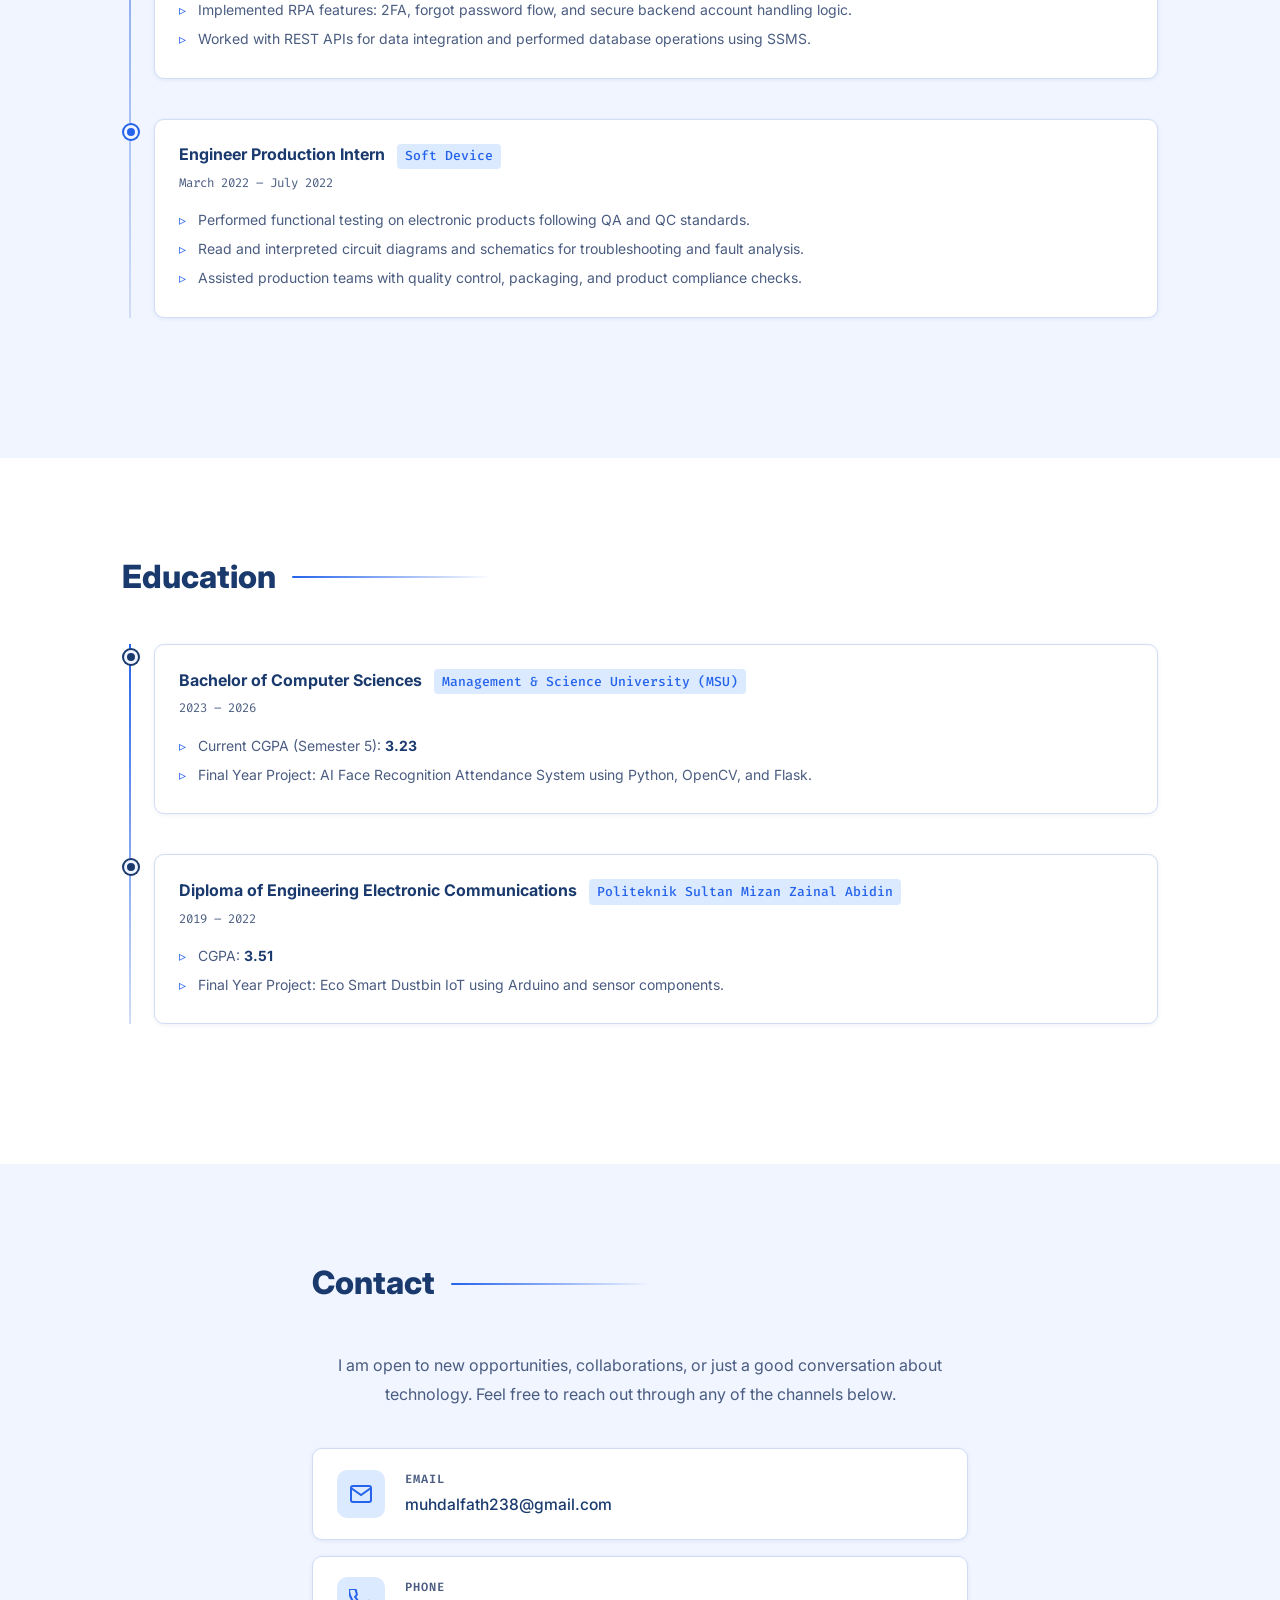
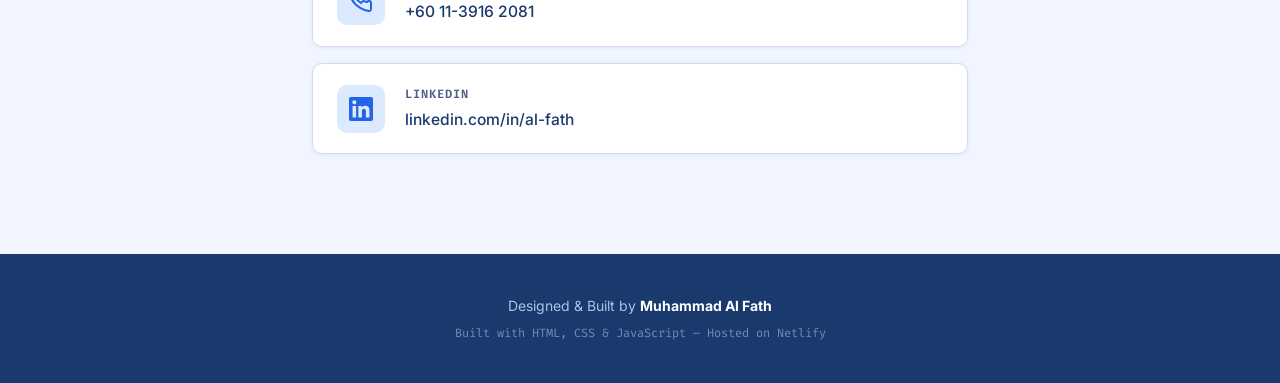
==== commit 81a1366a: "few fixes" ====
--- a/index.html
+++ b/index.html
@@ -5,6 +5,7 @@
   <meta name="viewport" content="width=device-width, initial-scale=1.0" />
   <meta name="description" content="Muhammad Al Fath – Software Engineer Portfolio" />
   <title>Al Fath | Software Engineer</title>
+  <link rel="icon" type="image/svg+xml" href="data:image/svg+xml,<svg xmlns='http://www.w3.org/2000/svg' viewBox='0 0 64 64'><rect width='64' height='64' rx='12' fill='%231a3a6e'/><text x='50%25' y='54%25' dominant-baseline='middle' text-anchor='middle' font-family='system-ui,sans-serif' font-weight='800' font-size='26' fill='white'>AF</text><text x='78%25' y='54%25' dominant-baseline='middle' text-anchor='middle' font-family='system-ui,sans-serif' font-weight='800' font-size='26' fill='%232563eb'>.</text></svg>" />
   <link rel="stylesheet" href="css/style.css" />
   <link rel="preconnect" href="https://fonts.googleapis.com" />
   <link rel="preconnect" href="https://fonts.gstatic.com" crossorigin />
@@ -14,7 +15,7 @@
 
   <!-- NAV -->
   <nav class="nav" id="nav">
-    <div class="nav__logo">AF<span class="accent">.</span></div>
+    <div class="nav__logo">AF<span class="accent"></span></div>
     <ul class="nav__links">
       <li><a href="#about">About</a></li>
       <li><a href="#skills">Skills</a></li>
@@ -32,7 +33,7 @@
   <section class="hero" id="home">
     <div class="hero__content">
       <p class="hero__greeting">Hi, my name is</p>
-      <h1 class="hero__name">Muhammad Al Fath<span class="accent">.</span></h1>
+      <h1 class="hero__name">Muhammad Al Fath<span class="accent"></span></h1>
       <h2 class="hero__title">Software Engineer</h2>
       <p class="hero__description">
         I build robust, scalable enterprise systems and mobile applications. Currently working at BlueAura Technology, developing HRMS and RPA solutions using .NET, Angular, Flutter, and Swift.
--- a/css/style.css
+++ b/css/style.css
@@ -51,7 +51,14 @@
 
 ul { list-style: none; }
 
-img { max-width: 100%; display: block; }
+img {
+  max-width: 100%;
+  display: block;
+  -webkit-user-select: none;
+  user-select: none;
+  -webkit-user-drag: none;
+  pointer-events: none;
+}
 
 .hidden { display: none !important; }
 
